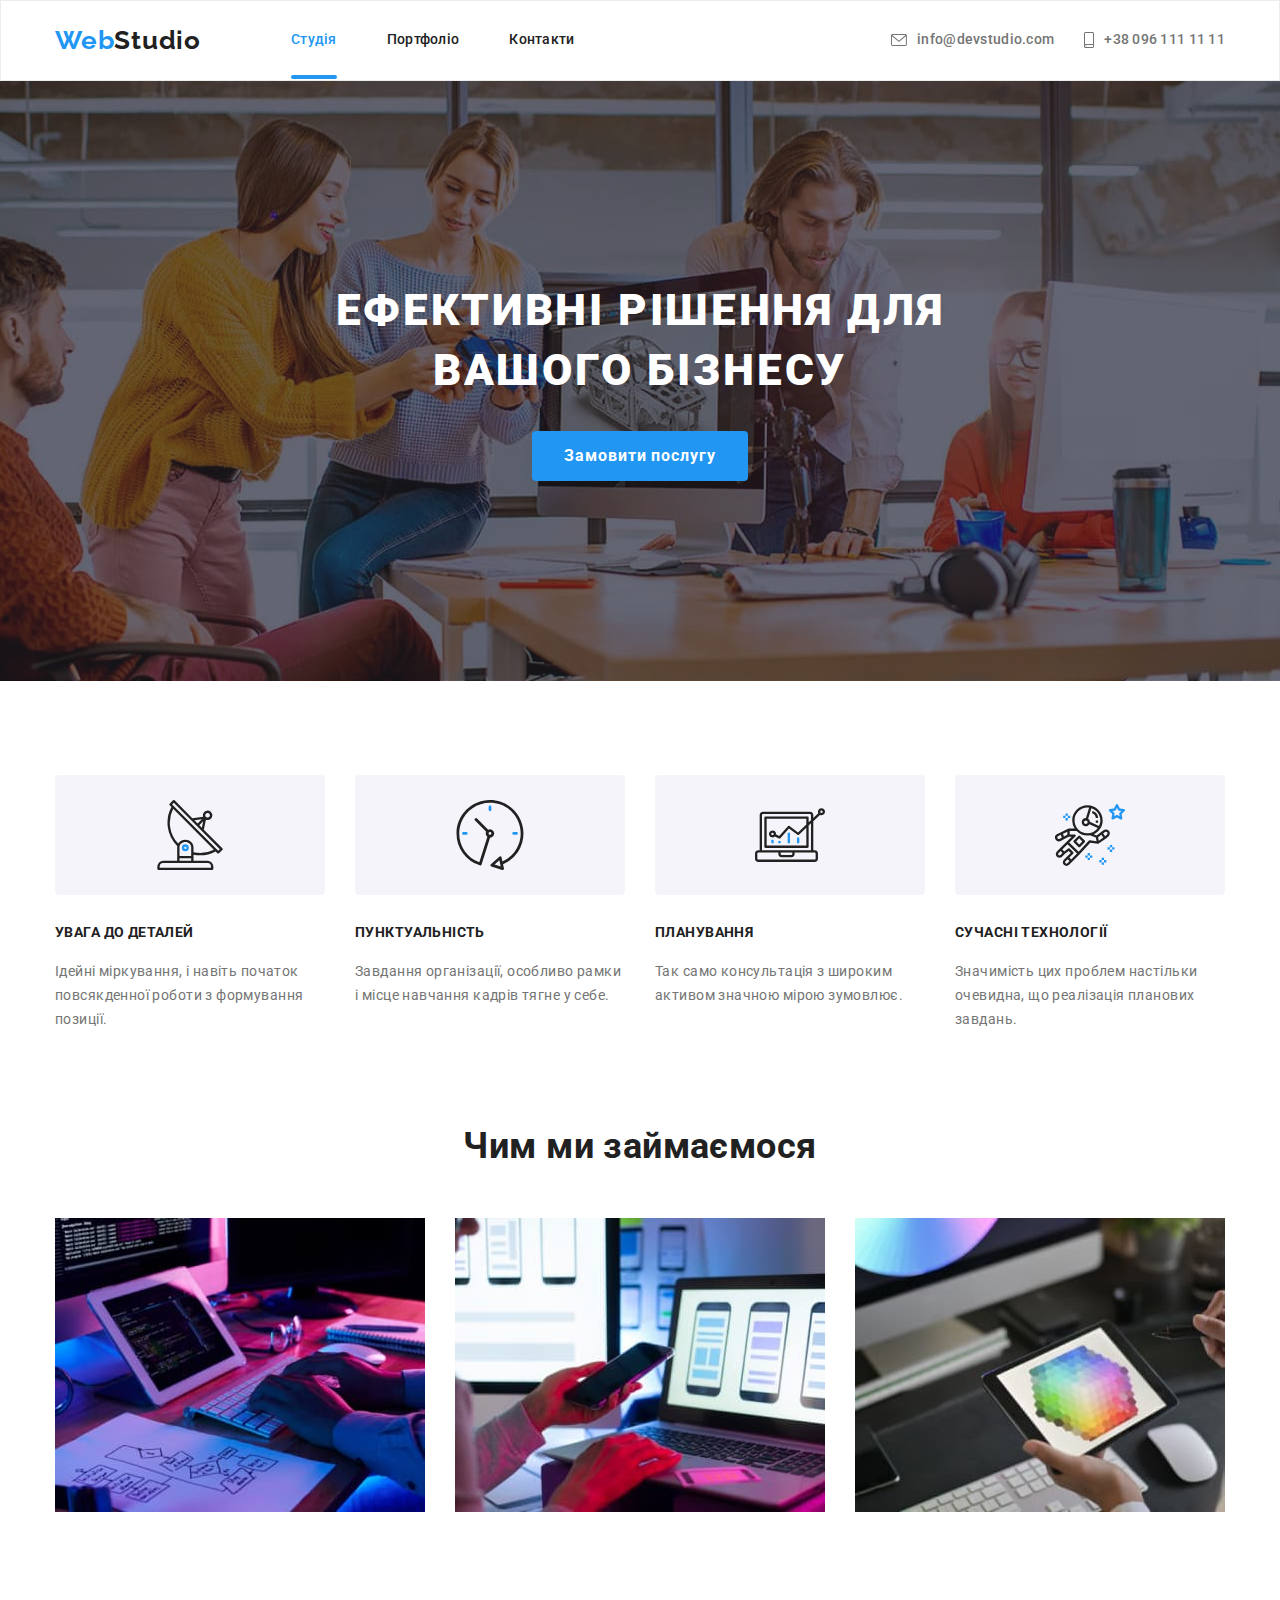
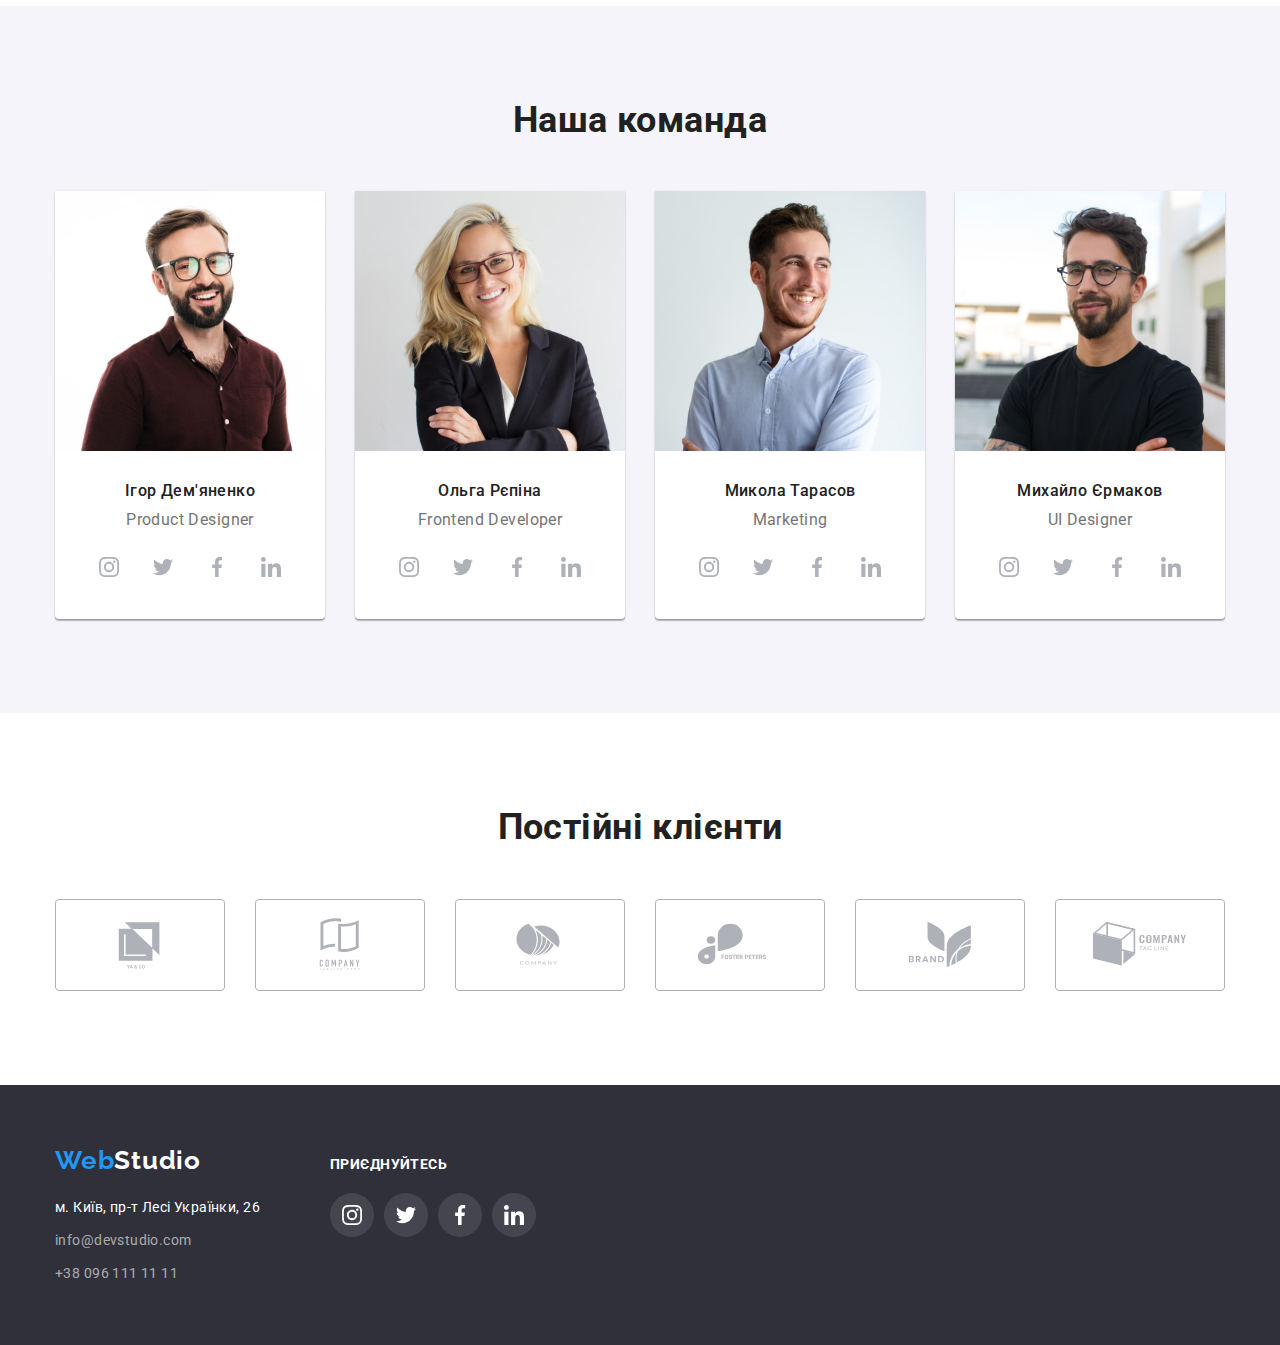
==== index.html @ 553dd066 "Ефекти переходу при ховері, підкреслення нав списку хедера" ====
<!DOCTYPE html>
<html lang="uk">
  <head>
    <meta charset="UTF-8" />
    <meta http-equiv="X-UA-Compatible" content="IE=edge" />
    <meta name="viewport" content="width=device-width, initial-scale=1.0" />
    <title>WebStudio</title>
    <link rel="preconnect" href="https://fonts.googleapis.com" />
    <link rel="preconnect" href="https://fonts.gstatic.com" crossorigin />
    <link
      href="https://fonts.googleapis.com/css2?family=Raleway:wght@700&family=Roboto:wght@400;500;700;900&display=swap"
      rel="stylesheet"
    />
    <link
      rel="stylesheet"
      href="https://cdn.jsdelivr.net/npm/modern-normalize@1.1.0/modern-normalize.min.css"
    />
    <link rel="stylesheet" href="./css/styles.css" />
  </head>
  <body>
    <header class="page-header">
      <div class="container page-header-container">
        <nav class="site-nav">
          <a href="/index.html" class="logo"> <span class="Web-logo">Web</span>Studio</a>
          <ul class="nav-list">
            <li><a href="" class="link current">Студія</a></li>
            <li><a href="./portfolio.html" class="link">Портфоліо</a></li>
            <li><a href="" class="link">Контакти</a></li>
          </ul>
        </nav>
        <ul class="contacts">
          <li>
            <a class="contact-mail" href="mailto:info@devstudio.com"
              ><svg class="icon-contact" width="16" height="12">
                <use href="./images/icons.svg#icon-envelope"></use>
              </svg>
              info@devstudio.com
            </a>
          </li>
          <li>
            <a class="contact-phone-number" href="tel:+380961111111">
              <svg class="icon-contact" width="10" height="16">
                <use href="./images/icons.svg#icon-smartphone"></use>
              </svg>
              +38 096 111 11 11</a
            >
          </li>
        </ul>
      </div>
    </header>
    <main>
      <section class="hero-section fons-hero-section">
        <div class="container hero-section-container">
          <h1 class="head-hero">
            Ефективні рішення для <br />
            вашого бізнесу
          </h1>
          <button class="modal-open-btn" type="button">Замовити послугу</button>
        </div>
      </section>

      <section class="content-section">
        <div class="container">
          <h2 class="visually-hidden">Наші переваги</h2>
          <ul class="advantages-items">
            <li class="advantages-item-list">
      <div class="advantages-icon">
              <svg aria-label="іконка антени"  width="70" height="70">
                <use href="./images/icons.svg#icon-antenna"></use>
              </svg> </div>
              <h3 class="title-items">УВАГА ДО ДЕТАЛЕЙ</h3>
              <p class="item-list">
                Ідейні міркування, і навіть початок повсякденної роботи з формування позиції.
              </p>
            </li>
            <li class="advantages-item-list">
              <div class="advantages-icon">
<svg aria-label="іконка антени"  width="70" height="70">
  <use href="./images/icons.svg#icon-clock"></use>
</svg> </div>
              <h3 class="title-items">ПУНКТУАЛЬНІСТЬ</h3>
              <p class="item-list">
                Завдання організації, особливо рамки і місце навчання кадрів тягне у себе.
              </p>
            </li>
            <li class="advantages-item-list">
             <div class="advantages-icon">
<svg aria-label="іконка антени"  width="70" height="70">
  <use href="./images/icons.svg#icon-diagram"></use>
</svg> </div>
              <h3 class="title-items">ПЛАНУВАННЯ</h3>
              <p class="item-list">
                Так само консультація з широким активом значною мірою зумовлює.
              </p>
            </li>
            <li class="advantages-item-list">
              <div class="advantages-icon">
              <svg aria-label="іконка антени" width="70" height="70">
                <use href="./images/icons.svg#icon-astronaut"></use>
              </svg>
              </div>
              <h3 class="title-items">СУЧАСНІ ТЕХНОЛОГІЇ</h3>
              <p class="item-list">
                Значимість цих проблем настільки очевидна, що реалізація планових завдань.
              </p>
            </li>
          </ul>
        </div>
      </section>
      <section class="content-section about-section">
        <div class="container">
          <h2 class="title">Чим ми займаємося</h2>
          <ul class="title-visual-foto">
            <li class="visual-foto-list">
              <img src="./images/img-box-1.jpg" alt="кодування проекту на лептопі" width="370" />
            </li>
            <li class="visual-foto-list">
              <img
                src="./images/img-box-2.jpg"
                alt="мобільні версії на екрані лептопу"
                width="370"
              />
            </li>
            <li class="visual-foto-list">
              <img src="./images/img-box-3.jpg" alt="дизайн проекту на лептопі" width="370" />
            </li>
          </ul>
        </div>
      </section>
      <section class="team-list content-section">
        <div class="container">
          <h2 class="title">Наша команда</h2>
          <ul class="team">
            <li class="employees">
              <img src="./images/foto-1.jpg" alt="фото Ігора Дем'яненко" width="270" height="260" />
              <div class="about-position">
                <h3 class="team-name">Ігор Дем'яненко</h3>
                <p class="job-position" lang="en">Product Designer</p>
                <ul class="social-list">
                  <li class="social-list-item">
                    <a href="" class="social-link">
                      <svg aria-label="іконка інстаграма" class="social-list-icon" width="20" height="20">
                        <use href="./images/icons.svg#icon-instagram"></use>
                      </svg>
                    </a>
                  </li>
                  <li class="social-list-item">
                    <a href="" class="social-link">
                      <svg aria-label="іконка твітера" class="social-list-icon" width="20" height="20">
                        <use href="./images/icons.svg#icon-twitter"></use>
                      </svg>
                    </a>
                  </li>
                  <li class="social-list-item">
                    <a href="" class="social-link">
                      <svg aria-label="іконка фейсбука" class="social-list-icon" width="20" height="20">
                        <use href="./images/icons.svg#icon-facebook"></use>
                      </svg>
                    </a>
                  </li>
                  <li class="social-list-item">
                    <a href="" class="social-link">
                      <svg aria-label="іконка лінкедіна" class="social-list-icon" width="20" height="20">
                        <use href="./images/icons.svg#icon-linkedin"></use>
                      </svg>
                    </a>
                  </li>
                </ul>
              </div>
            </li>
            <li class="employees">
              <img src="./images/foto-2.jpg" alt="фото Ольги Рєпіной" width="270" height="260" />
              <div class="about-position">
                <h3 class="team-name">Ольга Рєпіна</h3>
                <p class="job-position" lang="en">Frontend Developer</p>
                <ul class="social-list">
                  <li class="social-list-item">
                    <a href="" class="social-link">
                      <svg aria-label="іконка інстаграма" class="social-list-icon" width="20" height="20">
                        <use href="./images/icons.svg#icon-instagram"></use>
                      </svg>
                    </a>
                  </li>
                  <li class="social-list-item">
                    <a href="" class="social-link">
                      <svg aria-label="іконка твітера" class="social-list-icon" width="20" height="20">
                        <use href="./images/icons.svg#icon-twitter"></use>
                      </svg>
                    </a>
                  </li>
                  <li class="social-list-item">
                    <a href="" class="social-link">
                      <svg aria-label="іконка фейсбука" class="social-list-icon" width="20" height="20">
                        <use href="./images/icons.svg#icon-facebook"></use>
                      </svg>
                    </a>
                  </li>
                  <li class="social-list-item">
                    <a href="" class="social-link">
                      <svg aria-label="іконка лінкедіна" class="social-list-icon" width="20" height="20">
                        <use href="./images/icons.svg#icon-linkedin"></use>
                      </svg>
                    </a>
                  </li>
                </ul>
              </div>
            </li>
            <li class="employees">
              <img src="./images/foto-3.jpg" alt="фото Миколи Тарасова" width="270" height="260" />
              <div class="about-position">
                <h3 class="team-name">Микола Тарасов</h3>
                <p class="job-position" lang="en">Marketing</p>
                <ul class="social-list">
                  <li class="social-list-item">
                    <a href="" class="social-link">
                      <svg aria-label="іконка інстаграма" class="social-list-icon" width="20" height="20">
                        <use href="./images/icons.svg#icon-instagram"></use>
                      </svg>
                    </a>
                  </li>
                  <li class="social-list-item">
                    <a href="" class="social-link">
                      <svg aria-label="іконка твітера" class="social-list-icon "width="20" height="20">
                        <use href="./images/icons.svg#icon-twitter"></use>
                      </svg>
                    </a>
                  </li>
                  <li class="social-list-item">
                    <a href="" class="social-link">
                      <svg aria-label="іконка фейсбука" class="social-list-icon " width="20" height="20">
                        <use href="./images/icons.svg#icon-facebook"></use>
                      </svg>
                    </a>
                  </li>
                  <li class="social-list-item">
                    <a href="" class="social-link">
                      <svg aria-label="іконка лінкедіна" class="social-list-icon" width="20" height="20">
                        <use href="./images/icons.svg#icon-linkedin"></use>
                      </svg>
                    </a>
                  </li>
                </ul>
              </div>
            </li>
            <li class="employees">
              <img src="./images/foto-4.jpg" alt="фото Михайла Єрмакова" width="270" height="260" />
              <div class="about-position">
                <h3 class="team-name">Михайло Єрмаков</h3>
                <p class="job-position" lang="en">UI Designer</p>
                <ul class="social-list">
                  <li class="social-list-item">
                    <a href="" class="social-link">
                      <svg aria-label="іконка інстаграма" class="social-list-icon" width="20" height="20">
                        <use href="./images/icons.svg#icon-instagram"></use>
                      </svg>
                    </a>
                  </li>
                  <li class="social-list-item">
                    <a href="" class="social-link">
                      <svg aria-label="іконка твітера" class="social-list-icon" width="20" height="20">
                        <use href="./images/icons.svg#icon-twitter"></use>
                      </svg>
                    </a>
                  </li>
                  <li class="social-list-item">
                    <a href="" class="social-link">
                      <svg aria-label="іконка фейсбука" class="social-list-icon" width="20" height="20">
                        <use href="./images/icons.svg#icon-facebook"></use>
                      </svg>
                    </a>
                  </li>
                  <li class="social-list-item">
                    <a href="" class="social-link">
                      <svg aria-label="іконка лінкедіна" class="social-list-icon" width="20" height="20">
                        <use href="./images/icons.svg#icon-linkedin"></use>
                      </svg>
                    </a>
                  </li>
                </ul>
              </div>
            </li>
          </ul>
        </div>
      </section>
      <section class="content-section">
<div class="container">
<h2 class="title">Постійні клієнти</h2>
<ul class="client">
  <li class="client-list">
    <a href="" class="client-list-link">
      <svg aria-label="іконка антени" class="client-logo" width="106" height="60">
        <use href="./images/icons.svg#icon-company-1"></use>
      </svg>
    </a>
  </li>
  <li class="client-list">
    <a href="" class="client-list-link">
      <svg aria-label="логотип компанії" class="client-logo" width="106" height="60">
        <use href="./images/icons.svg#icon-company-2"></use>
      </svg>
    </a>
  </li>
  <li class="client-list">
    <a href="" class="client-list-link">
      <svg aria-label="логотип компанії" class="client-logo" width="106" height="60">
        <use href="./images/icons.svg#icon-company-3"></use>
      </svg>
    </a>
  </li>
  <li class="client-list">
    <a href="" class="client-list-link">
      <svg aria-label="логотип компанії" class="client-logo" width="106" height="60">
        <use href="./images/icons.svg#icon-company-4"></use>
      </svg>
    </a>
  </li>
  <li class="client-list">
    <a href="" class="client-list-link">
      <svg aria-label="логотип компанії" class="client-logo" width="106" height="60">
        <use href="./images/icons.svg#icon-company-5"></use>
      </svg>
    </a>
  </li>
  <li class="client-list">
    <a href="" class="client-list-link">
      <svg aria-label="логотип компанії" class="client-logo" width="106" height="60">
        <use href="./images/icons.svg#icon-company-6"></use>
      </svg>
    </a>
  </li>
</div>

      </section>
    </main>
    <footer class="section-footer">
      <div class="container footer-content">
        <div>
        <a href="" class="logo footer-logo">
          <span class="Web-logo">Web</span><span class="second-logo-footer">Studio</span>
        </a>
        <address>
          <ul>
            <li class="footer-contact">
              <a
                class="contact-adress"
                href="https://www.google.com.ua/maps/place/%D0%B1%D1%83%D0%BB.+%D0%9B%D0%B5%D1%81%D0%B8+%D0%A3%D0%BA%D1%80%D0%B0%D0%B8%D0%BD%D0%BA%D0%B8,+26,+%D0%9A%D0%B8%D0%B5%D0%B2,+02000/@50.4265807,30.5361971,17z/data=!3m1!4b1!4m5!3m4!1s0x40d4cf0e033ecbe9:0x57a4dffefec77da0!8m2!3d50.4265807!4d30.5383858?hl=ru"
                target="_blank"
                rel="noopener noreferrer nofollow"
                >м. Київ, пр-т Лесі Українки, 26</a
              >
            </li>
            <li class="footer-contact">
              <a class="footer-contact-mail" href="mailto:info@devstudio.com">info@devstudio.com</a>
            </li>
            <li class="footer-contact">
              <a class="footer-contact-phone-number" href="tel:+380961111111">+38 096 111 11 11</a>
            </li>
          </ul>
        </address>
</div>
        <div class="footer-join-section">
  <h3 class="title-items title-dark-theme">приєднуйтесь</h3>
  <ul class="social-list footer-social-list">
                  <li class="social-list-item">
                    <a href="" class="social-link footer-social-link">
                      <svg aria-label="іконка інстаграма" class="social-list-icon footer-icon" width="20" height="20">
                        <use href="./images/icons.svg#icon-instagram"></use>
                      </svg>
                    </a>
                  </li>
                  <li class="social-list-item">
                    <a href="" class="social-link footer-social-link">
                      <svg aria-label="іконка твітера" class="social-list-icon footer-icon" width="20" height="20">
                        <use href="./images/icons.svg#icon-twitter"></use>
                      </svg>
                    </a>
                  </li>
                  <li class="social-list-item">
                    <a href="" class="social-link footer-social-link">
                      <svg aria-label="іконка фейсбука" class="social-list-icon footer-icon" width="20" height="20">
                        <use href="./images/icons.svg#icon-facebook"></use>
                      </svg>
                    </a>
                  </li>
                  <li class="social-list-item">
                    <a href="" class="social-link footer-social-link">
                      <svg aria-label="іконка лінкедіна" class="social-list-icon footer-icon" width="20" height="20">
                        <use href="./images/icons.svg#icon-linkedin"></use>
                      </svg>
                    </a>
                  </li>
                </ul>
</div>
      </div>

    </footer>
  </body>
</html>
---- css/styles.css ----
:root {
    --accent-color:#2196F3; 
    --primary-font:'Roboto',
        sans-serif;
    --secondary-font:'Raleway',
        sans-serif;
    --primary-text-color:#212121;
    --secondary-text-color: #757575;
    --primary-background-color:#FFFFFF;
    --secondary-background-color:#F5F4FA;
    --dark-background-color:#2F303A;
    --transition-duration-func: 250ms cubic-bezier(0.4, 0, 0.2, 1);
}
h1,h2,h3,h4,p {
    margin-top: 0;
    margin-bottom: 0;
}
ul,ol {
    margin-top: 0;
    margin-bottom: 0;
    padding-left: 0;
}
a {
    text-decoration: none;
}
ul {
    list-style: none;
}
img {
    display: block;
    max-width: 100%;
    height: auto;
}
address {
    font-style: normal;
}
button {
cursor: pointer;
border: transparent;
text-align: center;
}
.current {
    color: var(--accent-color);
}

.link.current{
    position: relative;

}


.link.current::after {
position: absolute;

display: block;
content:'';
left: 0;
bottom: 0;
width: 100%;
height: 4px;

background: var(--accent-color);
border-radius: 2px;

}
body {
    background-color:var(--primary-background-color);
    color: var(--primary-text-color);
    font-family: var(--primary-font);
    font-size: 14px;
    line-height: 1.14;
    letter-spacing: 0.03em;
}
.container {
    width: 1200px;
    margin-left: auto;
    margin-right: auto;
    padding-left: 15px;
    padding-right: 15px;

    
}
.page-header {
    padding-top: 24px;
    padding-bottom: 24px;
    align-content: center;
    border: 1px solid #ECECEC;
}

.page-header-container {
    display: flex;
    align-items: center;
    justify-content: space-between;
}

.site-nav {
    display: flex;
    align-items: center;
}
.contacts{
    display: flex;
}

.logo {
margin-right: 90px;


    color: var(--primary-text-color);
    font-family: var(--secondary-font);
        font-weight: 700;
        font-size: 26px;
        line-height: 1.19;
    letter-spacing: 0.03em;
}
.Web-logo {
    color:var(--accent-color);
}


.link {
    padding-top: 32px;
    padding-bottom: 32px ;
        font-weight: 500;
        letter-spacing: 0.02em;
        color: var(--primary-text-color);

        transition: color var(--transition-duration-func);
}
 .link:hover,
 .link:focus,
 .contact-mail:hover,
 .contact-mail:focus
{
    color:var(--accent-color);
}

.site-nav .link.current {
    color: var(--accent-color); 
}

.nav-list {
    display: flex;
    column-gap: 50px;
}

.contact-mail{
margin-right: 30px;

    display: flex;
    align-items: center;
    column-gap: 10px;

        font-weight: 500;
        letter-spacing: 0.02em;
        color:var(--secondary-text-color);

        transition: color var(--transition-duration-func);
}

.icon-contact {
    fill: currentColor;
}
.contact-phone-number {
    display: flex;
    align-items: center;
    column-gap: 10px;

        font-weight: 500;
        letter-spacing: 0.02em;
        color:var(--secondary-text-color);

        transition: color var(--transition-duration-func);
}


.contact-phone-number:hover,
.contact-phone-number:focus{
    color:var(--accent-color);
}

.hero-section {
    padding-top: 200px;
    padding-bottom: 200px;
    align-items: center;
}
.hero-section-container {
   text-align: center;
}

.fons-hero-section {
    max-width: 1600px;
    margin-left: auto;
    margin-right: auto;
    background-image: linear-gradient(rgba(47, 48, 58, 0.4), rgba(47, 48, 58, 0.4)),
    url(../images/hero-foto.jpg);
    background-size: cover;
    background-position: center;
    background-color: #C4C4C4;
}

.modal-open-btn {
    border-radius: 4px;
        padding: 10px 32px;
        min-width: 216px;
        
        font-weight: 700;
        font-size: 16px;
        line-height: 1.87;
        letter-spacing: 0.06em;
        color: var(--primary-background-color);
        background-color: var(--accent-color);
       
        transition: background-color var(--transition-duration-func);
}
.modal-open-btn:hover,
.modal-open-btn:focus {
    background-color: #188CE8;
}

.visually-hidden {
       position: absolute;
        white-space: nowrap;
        width: 1px;
        height: 1px;
        overflow: hidden;
        border: 0;
        padding: 0;
        clip: rect(0 0 0 0);
        clip-path: inset(50%);
        margin: -1px;
}
.advantages-items {
    display: flex;
    gap: 30px;
    
} 

.advantages-item-list {
    flex-basis: calc((100% - 90px)/4);
align-items: center;
        justify-content: center;
        
}

.advantages-icon {
    display: flex;
    align-items: center;
    justify-content: center;
    margin-bottom: 30px;
    background: #F5F4FA;
    border-radius: 4px;
    height: 120px;
}

.content-section.about-section {
    padding-top: 0;
}

.title-visual-foto {
    display: flex;
    gap: 30px;
}

.visual-foto-list {
    flex-basis: calc((100% - 60px)/3);
}

 
.section-footer
{
    background-color: var(--dark-background-color);
}
.head-hero {
margin-bottom: 30px;

    font-weight: 900;
        font-size: 44px;
        line-height: 1.36;
        text-align: center;
        letter-spacing: 0.06em;
        text-transform: uppercase;
        color:var(--primary-background-color);
}

.press-btn-menu {
display: inline-block;
padding: 6px 22px;
border-radius: 4px;
text-align: center;

        font-size: 16px;
        line-height: 1.6;
        font-weight: 500;
        color: var(--primary-text-color);
        background-color: var(--secondary-background-color);
        transition: box-shadow var(--transition-duration-func),
        background-color var(--transition-duration-func), 
        color var(--transition-duration-func);
}

.menu-btn:not(:last-child){
margin-right: 8px;
}

.press-btn-menu:hover,
.press-btn-menu:focus {
    background-color: var(--accent-color);
    color:var(--primary-background-color);
    box-shadow: 0px 3px 1px rgba(0, 0, 0, 0.1), 0px 1px 2px rgba(0, 0, 0, 0.08), 0px 2px 2px rgba(0, 0, 0, 0.12);
}
.icon {
    display: flex;
    flex-wrap: wrap;
    gap: 30px;
}

.title-items {
margin-bottom: 20px;

    font-weight: 700;
    font-size: 14px;
    text-transform: uppercase;
        
}
.item-list {
    line-height: 1.7;
    color: var(--secondary-text-color);
}
.title {
margin-bottom: 50px;

    font-weight: 700;
    font-size: 36px;
    line-height: 1.16;
    text-align: center;
}
.team-list {
    background-color: var(--secondary-background-color);
    
}

.team {
    display: flex;
    gap: 30px;
}

.employees {
    flex-basis: calc((100% - 90px)/4);
    background: var(--primary-background-color);
    box-shadow: 0px 1px 3px rgba(0, 0, 0, 0.12), 0px 1px 1px rgba(0, 0, 0, 0.14), 0px 2px 1px rgba(0, 0, 0, 0.2);
    border-radius: 0px 0px 4px 4px;
}
.about-position {
padding-top: 30px;
padding-bottom: 30px;

}
.team-name {
margin-bottom: 10px;

    font-weight: 500;
    font-size: 16px;
    line-height: 1.19;
    text-align: center;
    
}
.job-position {
margin-bottom: 16px;
font-size: 16px;
line-height: 1.19;
text-align: center;
color: var(--secondary-text-color);
}
.social-list {
    display: flex;
    justify-content: center;
    column-gap: 10px;

}

.social-list-icon {
    fill: #AFB1B8;

    transition: fill var(--transition-duration-func);
}

.social-link {
    display: flex;
    align-items: center;
    justify-content: center;
width: 44px;
height: 44px;
border-radius: 50%;

transition: background-color var(--transition-duration-func)
}

.social-link:hover,
.social-link:focus {
    background-color: var(--accent-color);
}

.social-link:hover .social-list-icon,
.social-link:focus .social-list-icon {
    fill: #FFFFFF;
}

.icon-name {
margin-bottom: 4px;

font-weight: 700;
font-size: 18px;
line-height: 2;
letter-spacing: 0.06em;
color: var(--primary-text-color);
}
.discription-icons {
font-size: 16px;
line-height: 1.87;
color: var(--secondary-text-color);
}

.client {
    display: flex;
    justify-content: center;
    gap: 30px;
}
.client-list {
flex-basis: calc((100% - 150px)/6);
}

.client-list-link {
    display: flex;
    align-items: center;
    justify-content: center;
    height: 92px;
    border: 1px solid #AFB1B8;
    border-radius: 4px;
    box-sizing: border-box;

    transition: border-color var(--transition-duration-func);
}

.client-list-link:hover,
.client-list-link:focus {
  border-color: rgba(33, 150, 243, 1);  
}

.client-list-link:hover .client-logo,
.client-list-link:focus .client-logo{
    fill: var(--accent-color);
}


.client-logo{
    fill: #AFB1B8;

    transition: fill var(--transition-duration-func);
    }

.second-logo-footer {
    color: var(--primary-background-color);
}
.contact-adress {
        line-height: 1.7;
        color: var(--primary-background-color)
}
.footer-contact-mail,
.footer-contact-phone-number {
    line-height: 1.7;
        color: rgba(255, 255, 255, 0.6);
        transition: color var(--transition-duration-func);
}
.footer-contact-phone-number:hover,
.footer-contact-phone-number:focus,
.footer-contact-mail:hover,
.footer-contact-mail:focus
 {
    color: var(--accent-color);}

.section-footer {
    padding-top: 60px;
    padding-bottom: 60px;
    
}
.footer-logo {
    display: inline-block;
    margin-bottom: 20px;
    margin-right: 0;
}

.title-dark-theme {
    color: var(--primary-background-color);
}
.footer-icon {
    fill: var(--primary-background-color);
}
.footer-social-link {
    background-color: rgba(255, 255, 255, 0.1);
}

.footer-join-section {
    margin-left: 70px;
}

.footer-social-list {
    justify-content: flex-start;
    
}

.footer-content {
    display: flex;
    align-items: baseline;
}

.content-section {
    padding-top: 94px;
    padding-bottom: 94px;
    
}

.btn-menu {
    display: flex;
   
    align-items: center;
    margin-bottom: 50px;
    justify-content: center;
}
.menu-icon {
    flex-basis: calc((100% - 60px)/3);
   
    background: var(--primary-background-color);
    }

.menu-icon-link {
    display: block;

    transition: box-shadow var(--transition-duration-func);
}

.menu-icon-link:hover,
.menu-icon-link:focus {
box-shadow: 0px 1px 1px rgba(0, 0, 0, 0.12), 
0px 4px 4px rgba(0, 0, 0, 0.06),
 1px 4px 6px rgba(0, 0, 0, 0.16);
}

    .about-icon {
        padding: 20px 24px;
        
        border-left: 1px solid #EEEEEE;
        border-right: 1px solid #EEEEEE;
        border-bottom: 1px solid #EEEEEE;
    }

.footer-contact:not(:last-child) {
    margin-bottom: 9px;

}
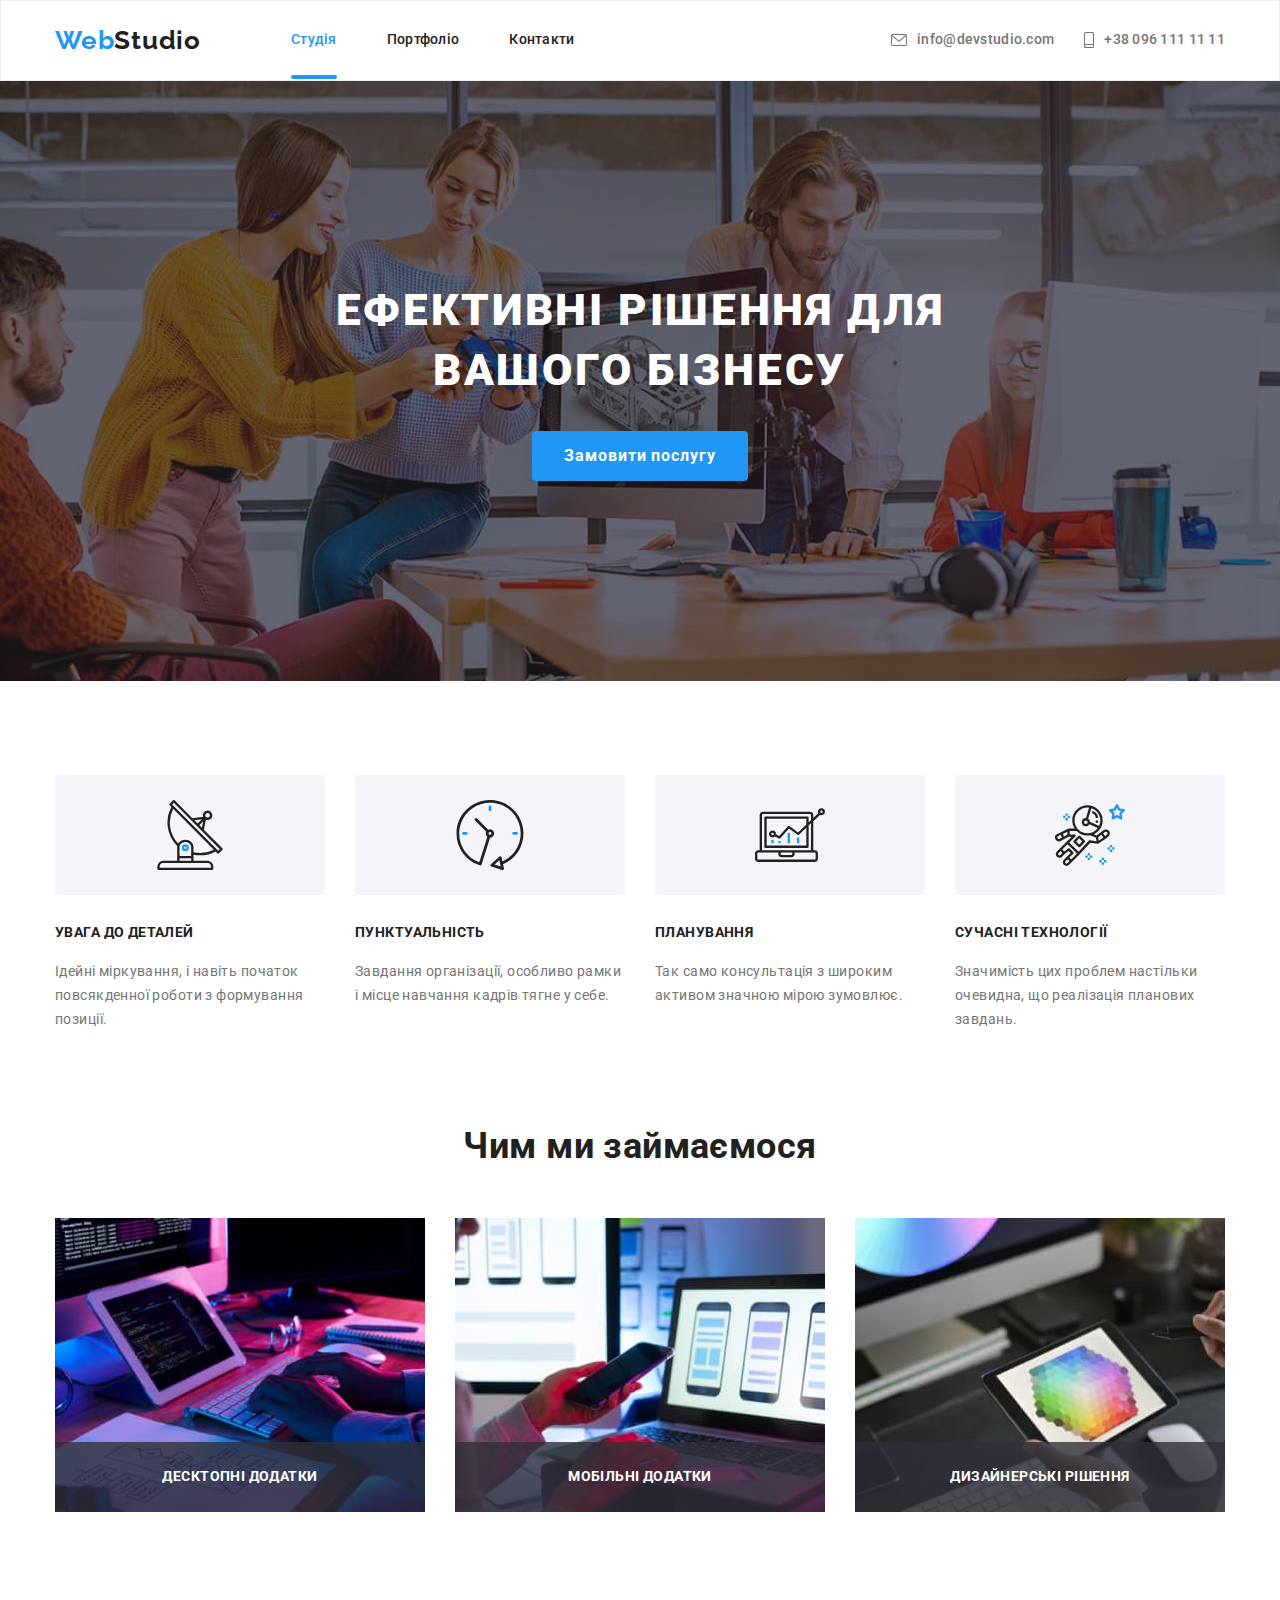
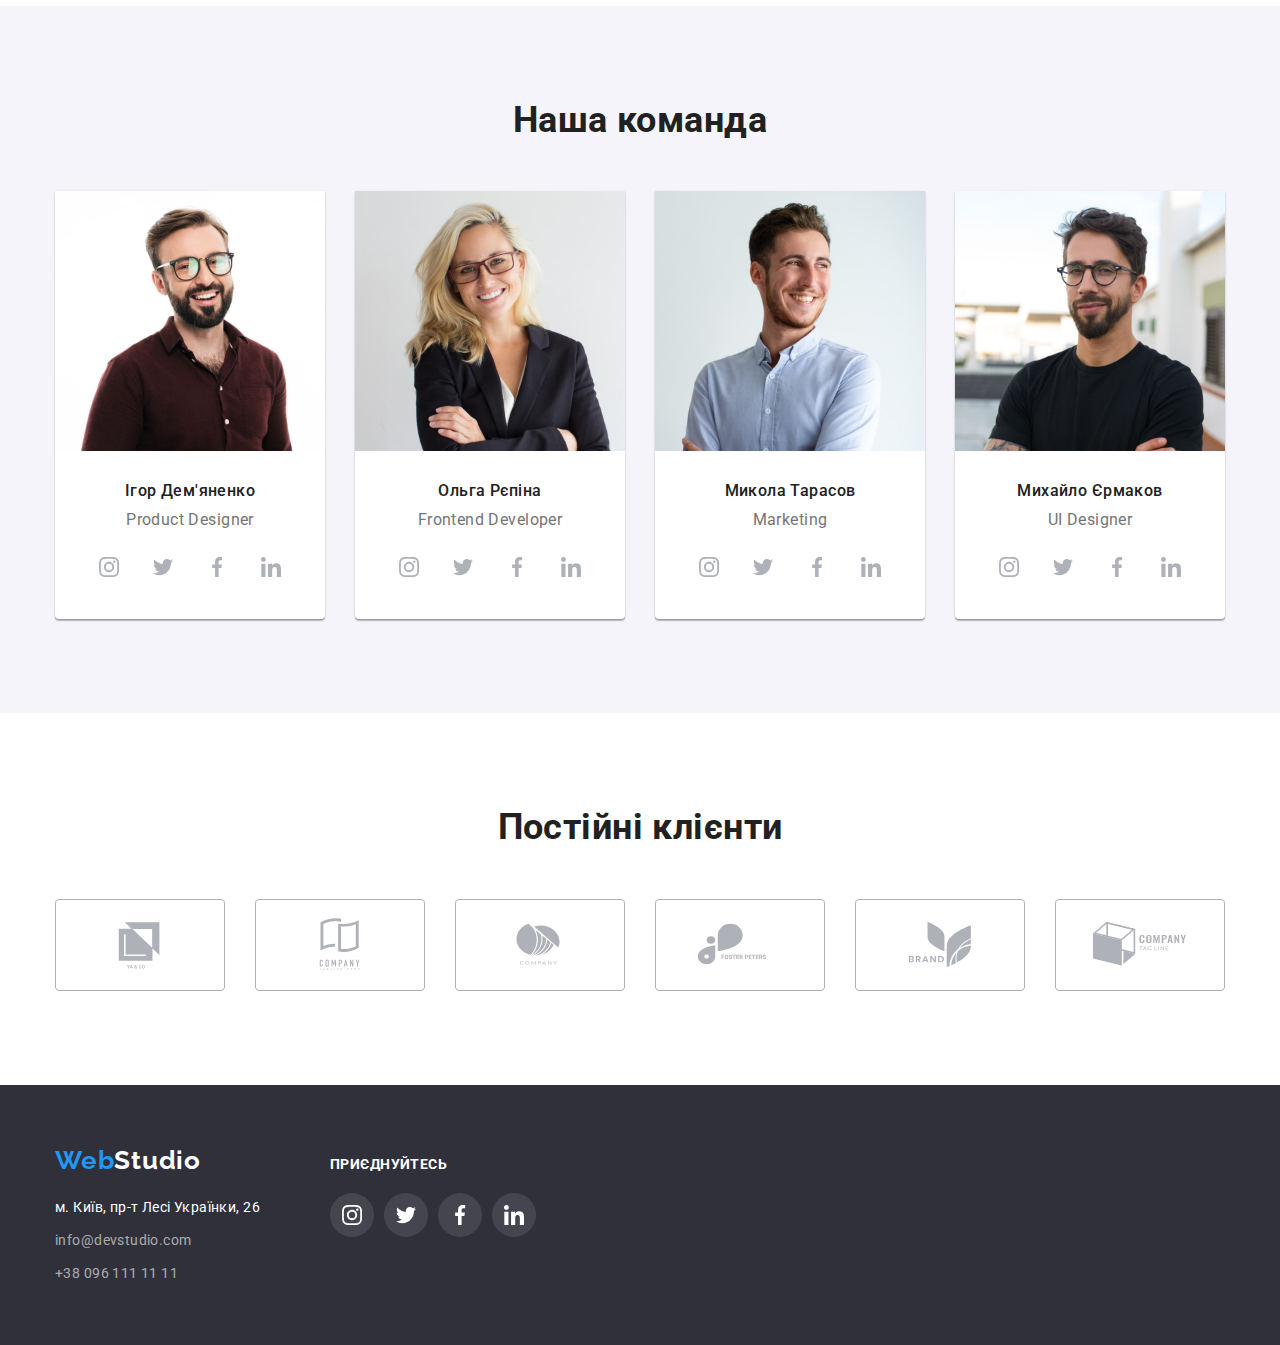
==== commit ed53edce: "Оверлей карток секції Чим ми займаємось" ====
--- a/index.html
+++ b/index.html
@@ -55,7 +55,7 @@
             Ефективні рішення для <br />
             вашого бізнесу
           </h1>
-          <button class="modal-open-btn" type="button">Замовити послугу</button>
+          <button class="modal-open-btn" type="button" data-modal-open>Замовити послугу</button>
         </div>
       </section>
 
@@ -112,17 +112,26 @@
           <h2 class="title">Чим ми займаємося</h2>
           <ul class="title-visual-foto">
             <li class="visual-foto-list">
+              <div class="about-visual-foto">
               <img src="./images/img-box-1.jpg" alt="кодування проекту на лептопі" width="370" />
+            <p class="visual-foto-overlay">Десктопні додатки</p>
+            </div>
             </li>
             <li class="visual-foto-list">
+              <div class="about-visual-foto">
               <img
                 src="./images/img-box-2.jpg"
                 alt="мобільні версії на екрані лептопу"
                 width="370"
               />
+              <p class="visual-foto-overlay">Мобільні додатки</p>
+              </div>
             </li>
             <li class="visual-foto-list">
+              <div class="about-visual-foto">
               <img src="./images/img-box-3.jpg" alt="дизайн проекту на лептопі" width="370" />
+            <p class="visual-foto-overlay">Дизайнерські рішення</p>
+            </div>
             </li>
           </ul>
         </div>
@@ -394,5 +403,19 @@
       </div>
 
     </footer>
+
+ <div class="backdrop is-hidden" data-modal>
+  <div class="modal">
+    <button type="button" class="modal-close-btn" data-modal-close>
+      <svg class="modal-cl-btn" width="18" height="18">
+        <use href="./images/icons.svg#icon-close"
+      ></use>
+      </svg>
+
+    </button>
+  </div>
+ </div>
+<script src="./js/modal.js"></script>
+</body>
   </body>
 </html>
--- a/css/styles.css
+++ b/css/styles.css
@@ -48,7 +48,6 @@
 
 }
 
-
 .link.current::after {
 position: absolute;
 
@@ -78,8 +77,8 @@
     padding-left: 15px;
     padding-right: 15px;
 
-    
-}
+}
+
 .page-header {
     padding-top: 24px;
     padding-bottom: 24px;
@@ -263,9 +262,28 @@
 
 .visual-foto-list {
     flex-basis: calc((100% - 60px)/3);
-}
-
- 
+   
+}
+.about-visual-foto {
+    position: relative;
+}
+
+.visual-foto-overlay {
+position: absolute;
+    left: 0;
+    bottom: 0;
+    width: 100%;
+    display: flex;
+    align-items: center;
+    justify-content: center;
+    background-color: rgba(47, 48, 58, 0.8);
+    color: var(--primary-background-color);
+    font-weight: 700;
+    text-transform: uppercase;
+    padding: 27px;
+    padding-bottom:27px;
+}
+
 .section-footer
 {
     background-color: var(--dark-background-color);
@@ -555,5 +573,75 @@
 
 .footer-contact:not(:last-child) {
     margin-bottom: 9px;
-
-}
+}
+
+.icon-link-wrapper {
+    position: relative;
+    overflow: hidden;
+}
+
+.menu-icon-link:hover .overlay,
+.menu-icon-link:focus .overlay {
+    transform: translateY(0%);
+}
+
+.overlay {
+    position: absolute;
+    top: 0;
+    left: 0;
+    height: 100%;
+    width: 100%;
+    background-color: rgba(33, 150, 243, 0.9);
+    color: #FFFFFF;
+    padding: 63px 24px;
+    line-height: 1.5;
+    transform: translateY(100%);
+
+    transition: transform var(--transition-duration-func);
+}
+
+.backdrop {
+    position: fixed;
+    top: 0;
+    left: 0;
+    width: 100%;
+    height: 100%;
+    z-index: 100;
+    background-color: rgba(0, 0, 0, 0.2);
+    
+    transition: visibility var(--transition-duration-func),
+    opacity var(--transition-duration-func), transform 500ms linear;
+}
+.backdrop.is-hidden {
+    visibility: hidden;
+    opacity: 0;
+    pointer-events: none;
+    transform: scale(0,75);
+}
+
+.modal {
+    position: absolute;
+    top: 50%;
+    left: 50%;
+    transform: translate(-50%, -50%);
+    width: 528px;
+    height: 500px;
+    background-color: var(--primary-background-color);
+    border-radius: 4px;
+    box-shadow: 0px 1px 3px rgba(0, 0, 0, 0.12), 0px 1px 1px rgba(0, 0, 0, 0.14), 0px 2px 1px rgba(0, 0, 0, 0.2);
+}
+
+.modal-close-btn {
+    position: absolute;
+    top: 8px;
+    right: 8px;
+    display: flex;
+    align-items: center;
+    justify-content: center;
+    width: 30px;
+    height: 30px;
+    background-color: var(--primary-background-color);
+    border: 1px solid rgba(0, 0, 0, 0.1);
+    border-radius: 50%;
+    padding: 0;
+}